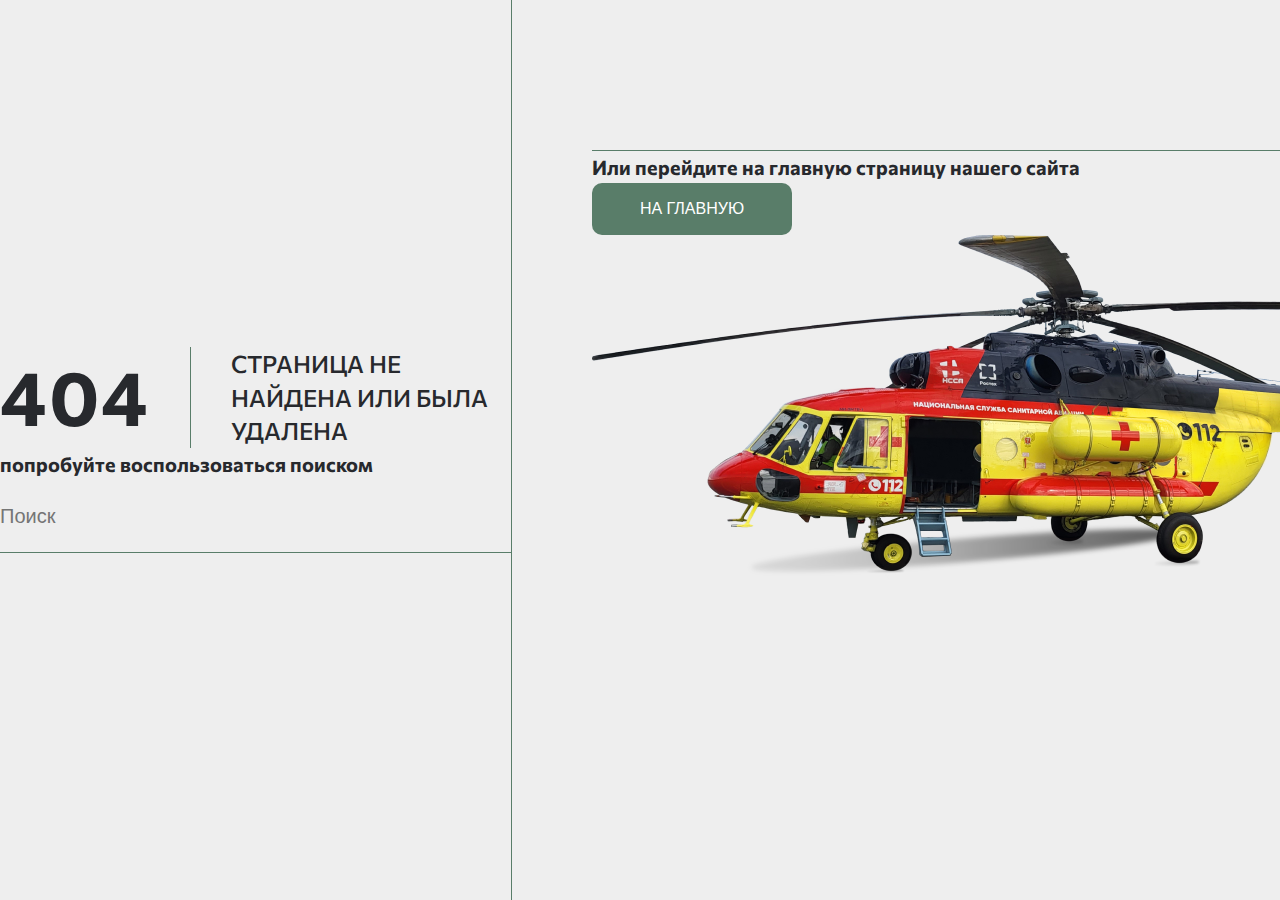
==== src/view/404/index.html @ 2581d761 "вёрстка 404" ====
<!DOCTYPE html>
<html lang="ru">
<head>
    <meta http-equiv="Content-Type" content="text/html; charset=UTF-8" />
    <meta name="robots" content="index, follow" />
    <meta name="keywords" content="Центр медицины катастроф" />
    <meta name="description" content="Центр медицины катастроф - Казённое учреждение Ханты-Мансийского автономного округа – Югры" />

    <link href="/src/css/main.css" type="text/css" rel="stylesheet" />
    <link href="/src/view/404/style.css" type="text/css" rel="stylesheet" />

    <script type="text/javascript" src="https://ajax.googleapis.com/ajax/libs/jquery/3.7.1/jquery.min.js"></script>
    <script type="text/javascript" src="https://api-maps.yandex.ru/2.1/?apikey=b36eb031-03ba-4622-ad65-299fc50486e0&lang=ru_RU"></script>
    <meta name="viewport" content="width=device-width, initial-scale=1, maximum-scale=1, user-scalable=no"/>
    <link rel="icon" href="/src/img/favicon.png" type="image/x-icon">
    <link rel="preconnect" href="https://fonts.googleapis.com">
    <link rel="preconnect" href="https://fonts.gstatic.com" crossorigin>
    <link href="https://fonts.googleapis.com/css2?family=Commissioner:wght@300;400;500;700&display=swap" rel="stylesheet">
    <title>Центр медицины катастроф - Казённое учреждение Ханты-Мансийского автономного округа – Югры</title>
</head>
<body>
<main class="main">
    <div class="not-found">
        <div class="not-found__left">
            <div class="not-found__block">
                <div class="not-found__block-title">
                    <div class="numb-not-found">404</div>
                    <div class="not-found__text">страница не найдена или была удалена</div>
                </div>
                <div class="search">
                    <div class="search__title">попробуйте воспользоваться поиском</div>
                    <div class="search__form">
                        <input placeholder="Поиск">
                    </div>

                </div>
            </div>
        </div>
        <div class="not-found__right">
            <div class="not-found__right-title">Или перейдите на главную страницу нашего сайта</div>
            <button class="not-found__btn">На главную</button>
            <img src="/src/img/img-404.png" alt="">
        </div>
    </div>
</main>
</body>
</html>
---- src/css/main.css ----
* {
    padding: 0px;
    margin: 0px;
    border: none;
}

*,
*::before,
*::after {
    box-sizing: border-box;
}

a {
    color: inherit;
}

a, a:link, a:visited {
    text-decoration: none;
}

a:hover {
    text-decoration: none;
}

h1, h2, h3, h4 {
    font-size: inherit;
    font-weight: 700;
}

body {
    font-family: 'Commissioner', sans-serif;
    color: #27292D;
    font-size: 16px;
    line-height: 140%;
    font-weight: 400;
    background: #eeeeee;
    overflow-x:hidden;
    width: 100%;
    height: 100vh;
}
.container {
    display: flex;
    flex-direction: column;
    box-sizing: border-box;
    width: 100%;
    max-width: 1740px;
    margin: 0 auto;
}

.h1 {
    font-size: 76px;
    line-height: 130%;
}

.h2 {
    font-size: 36px;
    line-height: 150%;
}

.h3 {
    font-size: 36px;
    line-height: 130%;
}

.h4 {
    font-size: 24px;
    line-height: 140%;
}

.t-b {
    font-size: 20px;
    line-height: 140%;
    font-weight: 700;
}

.t-l {
    font-size: 20px;
    line-height: 140%;
    font-weight: 300;
}

.b-t {
    font-size: 16px;
    line-height: 140%;
    font-weight: 500;
}

.r-t {
    font-size: 16px;
    line-height: 120%;
    font-weight: 400;
}

.s-t {
    font-size: 16px;
    line-height: 140%;
    font-weight: 300;
}
.header-logo img {
    height: inherit;
}
.header-mobile {
    display: none;
}
.header-desc {
    display: block;
}

.header-desc .header-container {
    display: flex;
    border-bottom: 1px solid #597d69;
    align-items: center;
    flex-direction: row;
}
.header-desc .header-block {
    display: flex;
    flex-direction: row;
    justify-content: space-between;
    width: 100%;
    align-items: center;
}
.header-desc .header-logo a {
    display: flex;
    align-items: center;
}
.header-desc .header-logo {
    width: 25%;
}
.header-desc .header-logo img {
    height: 80px;
}

.header-desc .header-line {
    display: flex;
    flex-direction: column;
    border-left: 1px solid #597d69;
}

.header-desc .header-top {
    display: flex;
    justify-content: space-between;
    border-bottom: 1px solid #597d69;
}

.header-desc .header-top__tel {
    display: flex;
    padding: 40px;
    font-weight: 300;
}

.header-desc .header-top__tel p:last-child {
    margin-left: 40px;
}

.header-desc .header-top__icon {
    display: flex;
    align-items: center;
    border-left: 1px solid #597d69;
    padding: 0 40px;
}

.header-desc .header-top__icon img:hover {
    background: #ffffff;
    border-radius: 50%;
    cursor: pointer;
}

.header-desc .header-search {
    display: none;
    width: 90%;
    flex-direction: row;
    justify-content: space-between;
    align-items: center;
    padding: 26px;
}

.header-desc .header-search__input {
    width: 85%;
}

.header-desc .header-search input {
    font-weight: 700;
    height: 60px;
    width: inherit;
}
.header-desc .header-search input::placeholder {
    font-weight: 300;
}

.header-desc .header-search button {
    color: #ffffff;
    text-transform: uppercase;
    border-radius: 10px;
    background: #597d69;
    padding: 5px 25px;
}
.header-desc .header-search button:hover {
    background: #424E70;
}

.header-desc .header-nav {
    text-transform: uppercase;
    display: flex;
    flex-wrap: nowrap;
}

.header-desc .header-nav__item, .header-desc .header-nav__sub {
    padding: 21px 40px;
    cursor: pointer;
    position: relative;
}

.header-desc .header-nav__item:hover, .header-desc .header-nav__sub:hover {
    background: #597d69;
    color: #FFFFFF;
}

.header-desc .header-nav__sub-items {
    display: none;
    position: absolute;
    top: 100%;
    left: 0;
    z-index: 10;
    -webkit-transition: 0.5s ease-in-out;
    -moz-transition: 0.5s ease-in-out;
    -o-transition: 0.5s ease-in-out;
    transition: 0.5s ease-in-out;
    background: #597d69;
    border-top: 1px solid #ffffff;
}

.header-desc .header-nav__sub:hover .header-nav__sub-items {
    display: flex;
    flex-direction: column;
}
.header-desc .header-nav__sub-items a {
    padding: 21px 40px;
    white-space: nowrap;
    color: #ffffff;
}
.header-desc .header-nav__sub-items a:hover {
    background: #424E70;
}
.header-desc .menu-item__sel {
    background: #424E70;
}
.header-block__bottom .header-nav {
    display: none;
}

.footer-container {
    border-top: 1px solid #597d69;
    padding: 90px 0 60px 0;
    display: flex;
    justify-content: space-between;
    flex-direction: row;
    flex-wrap: wrap;
}

.footer-col {
    display: flex;
    flex-direction: column;
    justify-content: space-between;
}

.footer-col__block p {
    margin-top: 20px;
    font-size: 16px;
    font-weight: 300;
    line-height: 22px;
}

.footer-copyright span {
    font-weight: 300;
    font-size: 24px;
    line-height: 34px;
}

.f-vk {
    background-image: url("../img/soc-vk.svg");
    width: 40px;
    height: 40px;
    background-position: center;
    -webkit-background-size: cover;
    background-size: cover;
    display: block;
}

.f-mail {
    background-image: url("../img/f-mail.svg");
    width: 40px;
    height: 40px;
    background-position: center;
    -webkit-background-size: cover;
    background-size: cover;
    display: block;
}

.f-vk:hover {
    background-image: url("../img/soc-vk-h.svg");
}

.f-mail:hover {
    background-image: url("../img/f-mail-h.svg");
}

.footer-soc {
    display: flex;
}

.footer-soc a:last-child {
    margin-left: 20px;
}

.footer-col-dir {
    padding-left: 40px;
    border-left: 1px solid #597d69;
}

.footer-col__dir-contacts {
    display: flex;
    flex-direction: column;
    font-size: 24px;
    font-weight: 500;
    line-height: 34px;
}

.footer-col__dir-contacts span {
    font-size: 16px;
    font-weight: 300;
    line-height: 22px;
    margin-top: 10px;
}

.footer-col__dir-contacts a {
    font-weight: 400;
    font-size: 36px;
    line-height: 54px;
}

.btn-arrow {
    display: flex;
    align-items: center;
    color: #597d69;
    text-transform: uppercase;
    font-weight: 500;
    position: relative;
    padding-right: 60px;
}

.btn-arrow span {
    background-image: url("../img/f-arrow-r.svg");
    width: 30px;
    height: 30px;
    position: absolute;
    right: 0;
}

.btn-arrow:hover span {
    background-image: url("../img/f-arrow-r-h.svg");
    width: 40px;
    height: 30px;
    right: 3px;
}

.footer-nav a {
    font-weight: 300;
}

.footer-col__org__link {
    margin-bottom: 60px;
}

.footer-col__org__link:last-child {
    margin-bottom: 0;
}

.footer-col__org__link:hover {
    opacity: 0.6;
}

@media (max-width: 1919px) {
    .h3 {
        font-size: 30px;
        line-height: 130%;
    }

    .t-b {
        font-size: 18px;
        line-height: 140%;
        font-weight: 700;
    }

    .t-l {
        font-size: 18px;
        line-height: 140%;
        font-weight: 300;
    }

    .container {
        max-width: 1245px;
    }
    .header-mobile .header-logo {
        margin: 20px 0;
        height: 60px;
    }
    .header-desc .header-container {
        display: flex;
        border-bottom: 1px solid #597d69;
        align-items: center;
        flex-direction: column;
    }
    .header-desc .header-block {
        display: flex;
        align-items: center;
        width: 100%;
        justify-content: space-between;
    }
    .header-line .header-nav {
        display: none;
    }
    .header-block__bottom {
        width: 100%;
        border-top: 1px solid #597d69;
    }
    .header-block__bottom .header-nav {
        display: flex;
    }
    .header-desc .header-top__tel {
        flex-direction: column;
        padding: 25px 80px;
    }
    .header-desc .header-top {
        border-bottom: none;
    }
    .header-desc .header-top__icon {
        padding: 0 20px;
    }
    .header-desc .header-logo img
    {
        height: 60px;
    }
    .header-slow-vision {
        height: 60px;
    }
}

@media (max-width: 1364px) {
    .h1 {
        font-size: 46px;
        line-height: 130%;
    }

    .h2 {
        font-size: 26px;
        line-height: 150%;
    }

    .h3 {
        font-size: 24px;
        line-height: 130%;
    }

    .container {
        max-width: 648px;
    }
    .header-mobile {
        display: block;
    }
    .header-desc {
        display: none;
    }
    .header-mobile .header-container-top {
        flex-direction: row;
        justify-content: space-between;
        align-items: center;
    }
    .header-mobile .header-logo {
        margin: 10px 0;
        height: 60px;
    }

    .header-mobile .btn-menu {
        background-image: url("../img/btn-menu.svg");
        width: 30px;
        height: 30px;
        background-repeat: no-repeat;
    }
    .header-mobile .header-line {
        background-color: #597d69;
        color: #ffffff;
    }
    .header-mobile .header-line__title {
        display: none;
    }
    .header-mobile .header-line__phone {
        display: flex;
        padding: 20px 0;
        justify-content: space-between;
    }

    .header-mobile .header-line__phone a {
        color: #ffffff;
    }
    .header-mobile .header-line__phone-block:last-child {
        display: flex;
        flex-direction: column;
        justify-content: space-between;
    }
}

@media (max-width: 767px) {
    .h1 {
        font-size: 24px;
        line-height: 130%;
    }
    .h2 {
        font-size: 20px;
        line-height: 150%;
    }

    .container {
        max-width: 100%;
        padding: 0 15px;
    }
    .header-mobile .header-logo {
        margin: 20px 0;
        height: 50px;
    }
    .header-mobile .header-line__hidden {
        display: none;
    }
    .header-mobile .header-line__title {
        display: flex;
        padding: 15px 0;
        justify-content: space-between;
        align-items: center;
    }
    .header-mobile .arrow-t:after {
        content: '';
        background-image: url("../img/arrow-t.svg");
        background-repeat: no-repeat;
        background-position: right;
        display: flex;
        width: 15px;
        height: 8px;
    }
    .header-mobile .arrow-b:after {
        content: '';
        background-image: url("../img/arrow-t.svg");
        background-repeat: no-repeat;
        background-position: right;
        display: flex;
        width: 15px;
        height: 8px;
        transform: rotate(180deg);
    }
    .header-mobile .header-line__phone {
        flex-direction: column;
        border-top: 1px solid #ffffff;
    }
    .header-mobile .header-line__phone-block {
        display: flex;
        flex-direction: column;
    }
    .header-mobile .header-line__phone-block:last-child {
       margin-top: 10px;
    }
}
---- src/view/404/style.css ----
.main {
    height: 100vh;
}
.not-found {
    height: 100%;
    display: flex;
}
.not-found__block-title {
    display: flex;
}
.not-found__block {
    width: 553px;
}
.not-found__left {
    display: flex;
    justify-content: center;
    align-items: center;
    border-right: 1px solid #597d69;
    width: 40%;
}
.not-found__right {
    border-top: 1px solid #597d69;
    margin-top: 150px;
    margin-left: 80px;
    width: 60%;
}
.numb-not-found {
    padding-right: 40px;
    border-right: 1px solid #597d69;
    font-size: 76px;
    font-weight: 700;
    line-height: 130%; /* 98.8px */
    letter-spacing: 1.52px;
    text-transform: uppercase;
}
.not-found__text {
    padding-left: 40px;
    font-size: 24px;
    font-weight: 500;
    line-height: 140%; /* 33.6px */
    text-transform: uppercase;
}

.search__title{

    font-size: 20px;
    font-weight: 700;
    line-height: 160%; /* 32px */
}
.not-found__right-title{

    font-size: 20px;
    font-weight: 700;
    line-height: 160%; /* 32px */
}
.not-found__btn {
    border-radius: 10px;
    background-color: #597D69;
    color: #FFF;
    font-size: 16px;
    font-weight: 500;
    line-height: 140%; /* 22.4px */
    text-transform: uppercase;
    display: flex;
    width: 200px;
    padding: 15px 20px;
    justify-content: center;
    align-items: center;
    gap: 10px;
}
.search__form input {
    font-size: 20px;
    font-weight: 300;
    line-height: 160%; /* 32px */
    width: 100%;
    border-bottom: 1px solid #597d69;
    background-color: #eeeeee;
    padding: 20px 0;
}
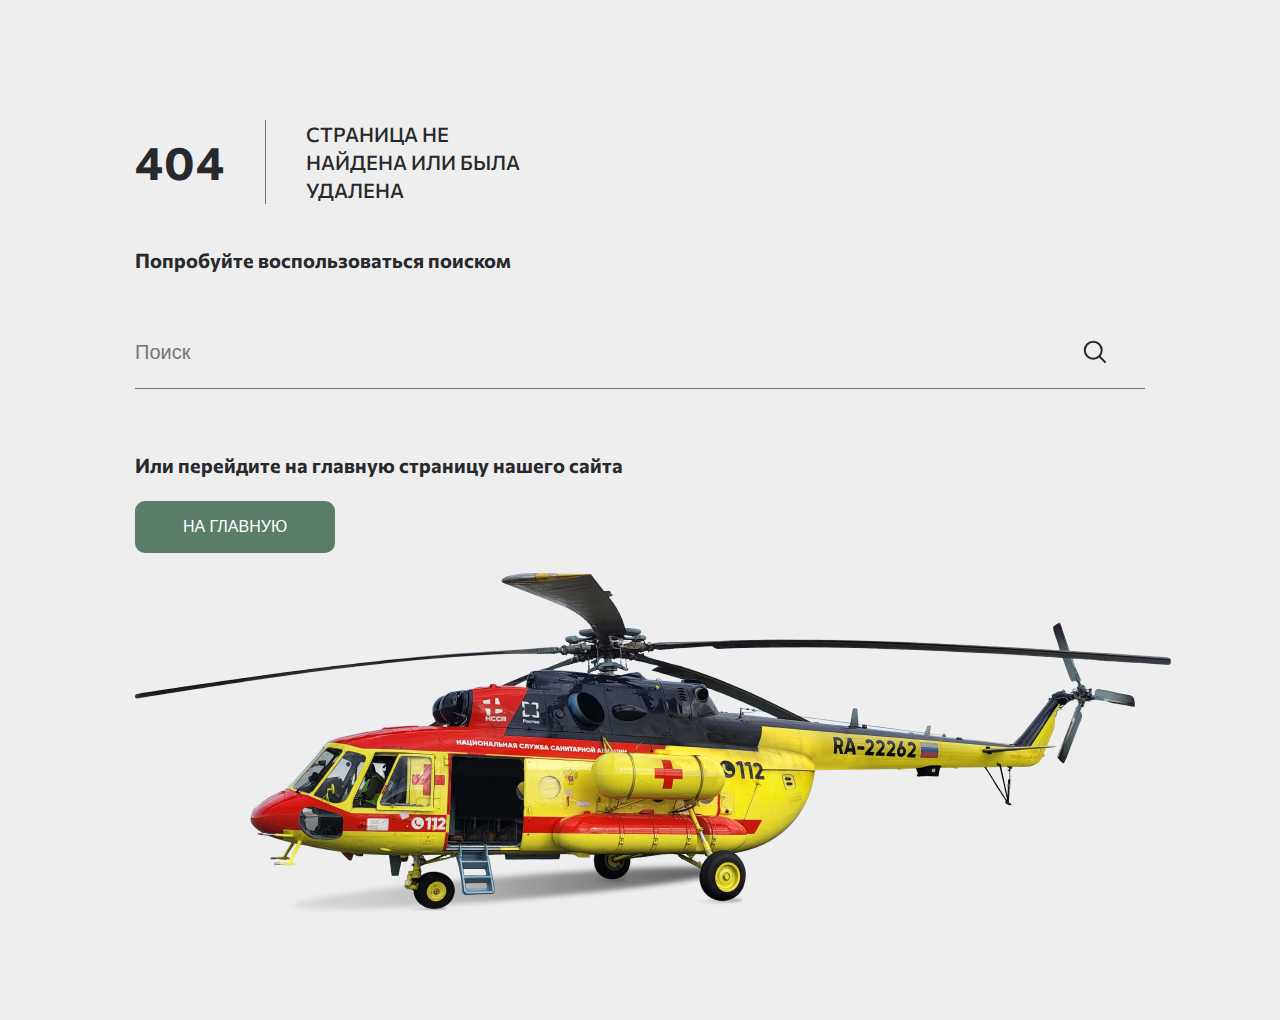
==== commit e8451048: "закончил 404" ====
--- a/src/view/404/index.html
+++ b/src/view/404/index.html
@@ -28,13 +28,15 @@
                     <div class="not-found__text">страница не найдена или была удалена</div>
                 </div>
                 <div class="search">
-                    <div class="search__title">попробуйте воспользоваться поиском</div>
+                    <div class="search__title">Попробуйте воспользоваться поиском</div>
                     <div class="search__form">
                         <input placeholder="Поиск">
+                        <img src="/src/img/h_search.svg" alt="">
                     </div>
 
                 </div>
             </div>
+            <div class="not-found__line"></div>
         </div>
         <div class="not-found__right">
             <div class="not-found__right-title">Или перейдите на главную страницу нашего сайта</div>
@@ -42,6 +44,25 @@
             <img src="/src/img/img-404.png" alt="">
         </div>
     </div>
+    <div class="not-found-mobile">
+        <div class="not-found__block">
+            <div class="not-found__block-title">
+                <div class="numb-not-found">404</div>
+                <div class="not-found__text">страница не найдена или была удалена</div>
+            </div>
+            <div class="search">
+                <div class="search__title">Попробуйте воспользоваться поиском</div>
+                <div class="search__form">
+                    <input placeholder="Поиск">
+                    <img src="/src/img/h_search.svg" alt="">
+                </div>
+
+            </div>
+        </div>
+        <div class="not-found__right-title">Или перейдите на главную страницу нашего сайта</div>
+        <button class="not-found__btn">На главную</button>
+        <img src="/src/img/img-404.png" alt="">
+    </div>
 </main>
 </body>
 </html>--- a/src/view/404/style.css
+++ b/src/view/404/style.css
@@ -7,26 +7,35 @@
 }
 .not-found__block-title {
     display: flex;
+    align-items: center;
 }
 .not-found__block {
-    width: 553px;
+    max-width: 553px;
 }
 .not-found__left {
     display: flex;
+    flex-direction: column;
     justify-content: center;
     align-items: center;
     border-right: 1px solid #597d69;
     width: 40%;
 }
+.not-found__line {
+    width: 100%;
+    /* background-color: red; */
+    margin-top: 380px;
+    border-top: 1px solid #597d69;
+}
 .not-found__right {
     border-top: 1px solid #597d69;
     margin-top: 150px;
+    width: 60%;
+}
+.not-found__right img {
     margin-left: 80px;
-    width: 60%;
 }
 .numb-not-found {
     padding-right: 40px;
-    border-right: 1px solid #597d69;
     font-size: 76px;
     font-weight: 700;
     line-height: 130%; /* 98.8px */
@@ -34,26 +43,32 @@
     text-transform: uppercase;
 }
 .not-found__text {
+    border-left: 1px solid #597d69;
+    display: flex;
+    align-items: center;
     padding-left: 40px;
     font-size: 24px;
     font-weight: 500;
     line-height: 140%; /* 33.6px */
     text-transform: uppercase;
 }
-
 .search__title{
-
+    margin: 40px 0;
     font-size: 20px;
     font-weight: 700;
     line-height: 160%; /* 32px */
 }
 .not-found__right-title{
-
+    width: 345px;
+    margin-top: 145px;
+    margin-left: 80px;
     font-size: 20px;
     font-weight: 700;
     line-height: 160%; /* 32px */
 }
 .not-found__btn {
+    margin-top: 20px;
+    margin-left: 80px;
     border-radius: 10px;
     background-color: #597D69;
     color: #FFF;
@@ -68,12 +83,72 @@
     align-items: center;
     gap: 10px;
 }
+.search__form {
+    display: flex;
+    border-bottom: 1px solid #597d69;
+}
 .search__form input {
     font-size: 20px;
     font-weight: 300;
     line-height: 160%; /* 32px */
     width: 100%;
-    border-bottom: 1px solid #597d69;
     background-color: #eeeeee;
     padding: 20px 0;
+}
+.not-found-mobile {
+    display: none;
+    margin: 120px 135px 0 135px;
+}
+@media (max-width: 1919px) {
+    
+    .not-found__left{
+        width: 50%;
+    }
+    .not-found__right{
+        width: 50%;
+    }
+}
+@media (max-width: 1364px) {
+    .not-found {
+        display: none;
+    }
+    .not-found-mobile {
+        display: block;
+    }
+    .numb-not-found {
+
+        font-size: 46px;
+        font-weight: 700;
+        line-height: 130%;
+        letter-spacing: 0.92px;
+        text-transform: uppercase;
+    }
+    .not-found__text {
+        max-width: 288px;
+        font-size: 20px;
+        font-weight: 500;
+        line-height: 140%; /* 28px */
+        text-transform: uppercase;
+    }
+    .not-found__block {
+        margin: auto;
+        max-width: none;
+    }
+    .not-found__right-title {
+        width: auto;
+        margin-left: 0;
+        margin-top: 60px;
+    }
+    .not-found__btn {
+        margin-left: 0;
+        margin-bottom: 20px;
+    }
+    .not-found-mobile img {
+        margin-right: 20px;
+    }
+}
+@media (max-width: 767px) {
+    .not-found-mobile {
+        margin: 60px 15px 0 15px;
+    }
 }